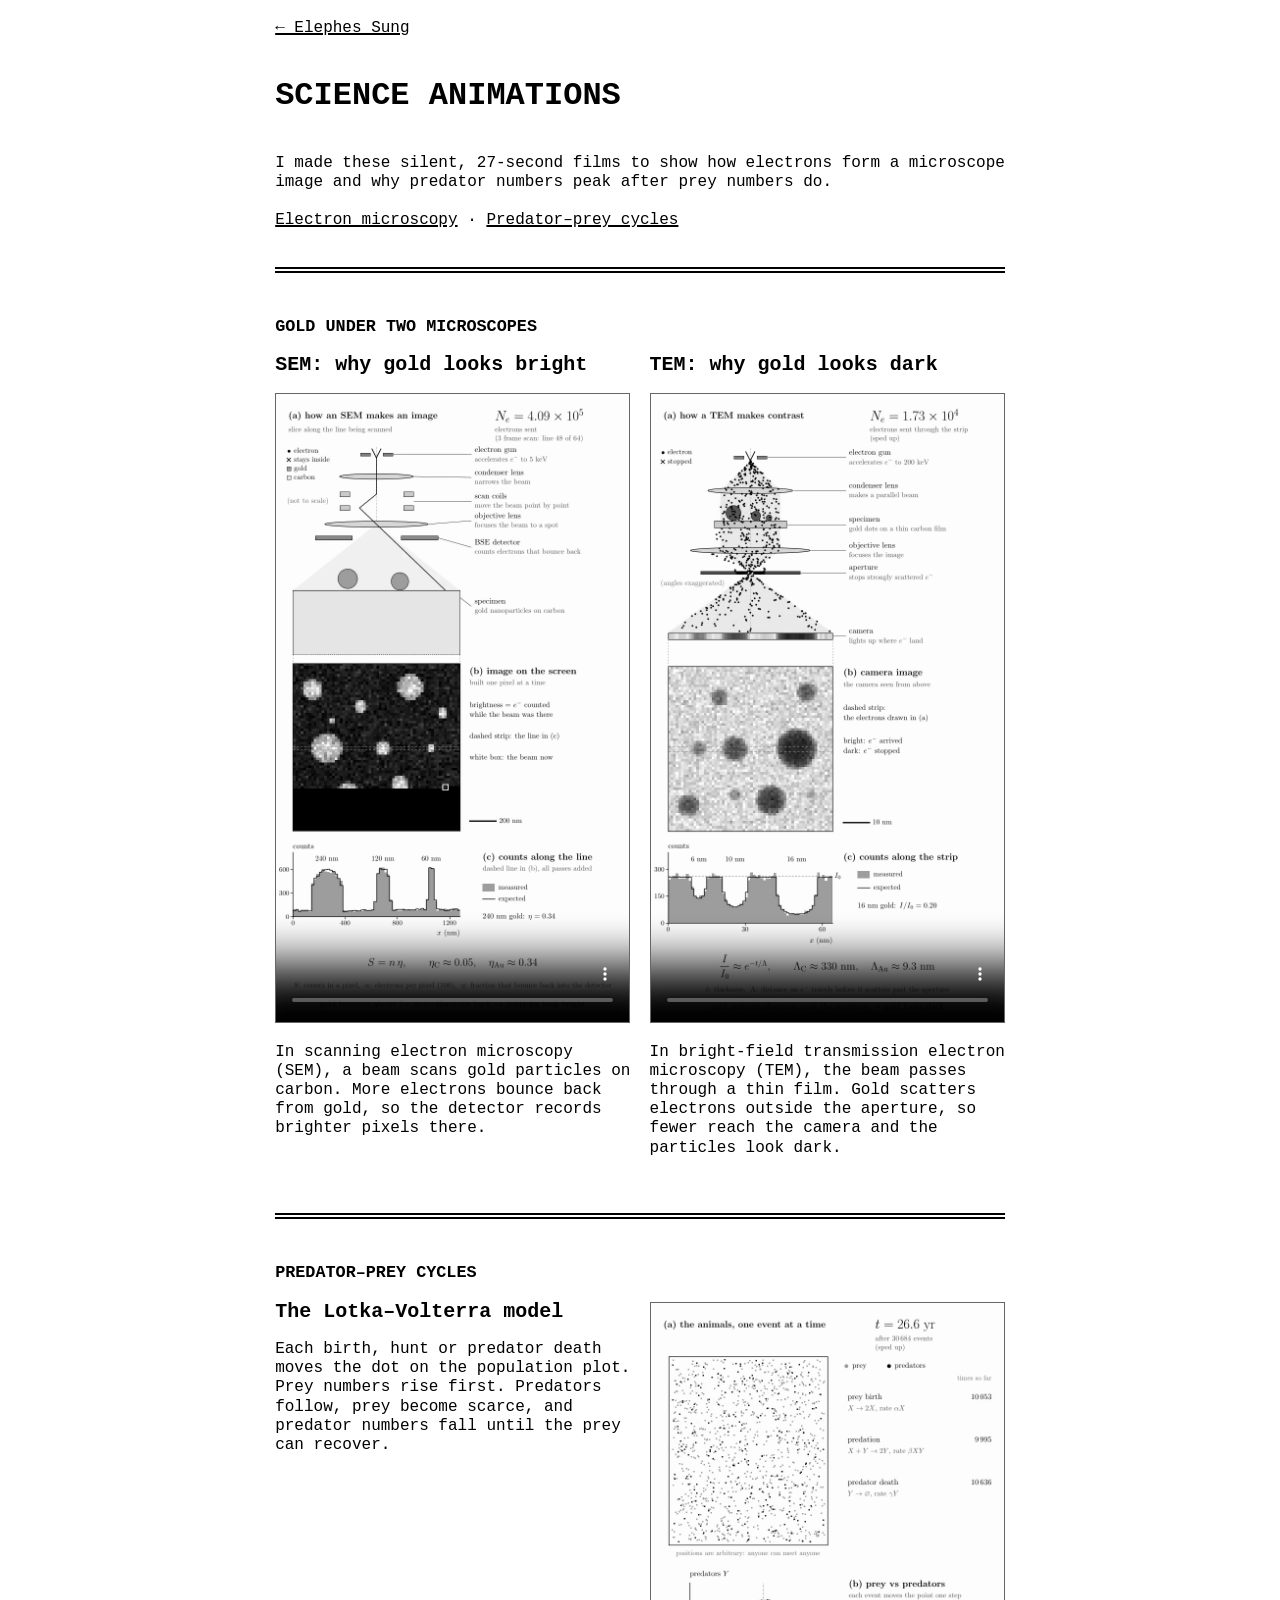
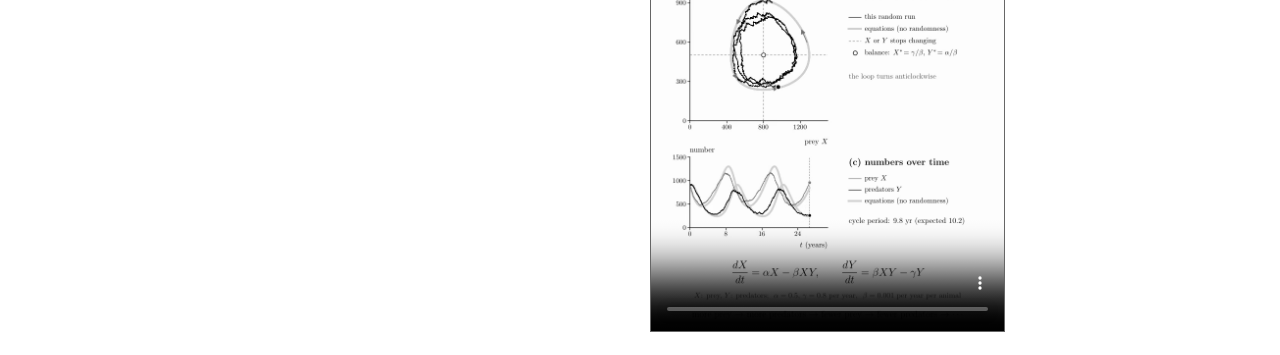
==== animations/index.html @ 5ac4686e "Add a science animation gallery to the personal site" ====
<!doctype html>
<html lang="en">
<head>
  <meta charset="utf-8">
  <meta name="viewport" content="width=device-width, initial-scale=1">
  <meta name="description" content="Short animations by Elephes Sung on electron microscopy and the Lotka–Volterra predator–prey model.">
  <title>Science animations · Elephes Sung</title>
  <link rel="stylesheet" href="../src/reset.css">
  <link rel="stylesheet" href="../src/index.css">
</head>
<body>
  <nav aria-label="Breadcrumb"><a href="../index.html">← Elephes Sung</a></nav>
  <main class="science-animations">
    <header>
      <h1>Science animations</h1>
      <p>I made these silent, 27-second films to show how electrons form a microscope image and why predator numbers peak after prey numbers do.</p>
      <nav aria-label="Animation topics">
        <a href="#microscopy">Electron microscopy</a> · <a href="#lotka-volterra">Predator–prey cycles</a>
      </nav>
    </header>
    <hr>
    <section aria-labelledby="microscopy">
      <h2 id="microscopy">Gold under two microscopes</h2>
      <div class="project-gallery">
        <article>
          <h3 id="sem">SEM: why gold looks bright</h3>
          <video class="project-asset" src="sem_nanoparticles_zerokun.mp4" poster="sem.webp" width="720" height="1280" controls playsinline preload="none" aria-labelledby="sem" aria-describedby="sem-note">
            <a href="sem_nanoparticles_zerokun.mp4">Watch the scanning electron microscopy animation (MP4)</a>
          </video>
          <p id="sem-note">In scanning electron microscopy (SEM), a beam scans gold particles on carbon. More electrons bounce back from gold, so the detector records brighter pixels there.</p>
        </article>
        <article>
          <h3 id="tem">TEM: why gold looks dark</h3>
          <video class="project-asset" src="tem_bright_field_zerokun_v4.mp4" poster="tem.webp" width="720" height="1280" controls playsinline preload="none" aria-labelledby="tem" aria-describedby="tem-note">
            <a href="tem_bright_field_zerokun_v4.mp4">Watch the bright-field transmission electron microscopy animation (MP4)</a>
          </video>
          <p id="tem-note">In bright-field transmission electron microscopy (TEM), the beam passes through a thin film. Gold scatters electrons outside the aperture, so fewer reach the camera and the particles look dark.</p>
        </article>
      </div>
    </section>
    <hr>
    <section aria-labelledby="lotka-volterra">
      <h2 id="lotka-volterra">Predator–prey cycles</h2>
      <div class="project-gallery">
        <div>
          <h3 id="populations">The Lotka–Volterra model</h3>
          <p id="populations-note">Each birth, hunt or predator death moves the dot on the population plot. Prey numbers rise first. Predators follow, prey become scarce, and predator numbers fall until the prey can recover.</p>
        </div>
        <video class="project-asset" src="lotka_volterra_zerokun.mp4" poster="lotka-volterra.webp" width="720" height="1280" controls playsinline preload="none" aria-labelledby="populations" aria-describedby="populations-note">
          <a href="lotka_volterra_zerokun.mp4">Watch the Lotka–Volterra animation (MP4)</a>
        </video>
      </div>
    </section>
  </main>
</body>
</html>
---- src/index.css ----
/**
 * By Oskar Wickström
 * Licensed under the MIT License (https://github.com/owickstrom/the-monospace-web/blob/main/LICENSE.md)
 **/

:root {
  --font-family: "JetBrains Mono", "IBM Plex Mono", "SFMono-Regular", "Menlo", "Consolas", monospace;
  --line-height: 1.20rem;
  --border-thickness: 2px;
  --text-color: #000;
  --text-color-alt: #666;
  --background-color: #fff;
  --background-color-alt: #eee;

  --font-weight-normal: 500;
  --font-weight-medium: 600;
  --font-weight-bold: 800;

  font-family: var(--font-family);
  font-optical-sizing: auto;
  font-weight: var(--font-weight-normal);
  font-style: normal;
  font-variant-numeric: tabular-nums lining-nums;
  font-size: 16px;
}

@media (prefers-color-scheme: dark) {
  :root {
    --text-color: #fff;
    --text-color-alt: #aaa;
    --background-color: #000;
    --background-color-alt: #111;
  }
}

* {
  box-sizing: border-box;
}


* + * {
  margin-top: var(--line-height);
}

html {
  display: flex;
  width: 100%;
  margin: 0;
  padding: 0;
  flex-direction: column;
  align-items: center;
  background: var(--background-color);
  color: var(--text-color);
}

body {
  position: relative;
  width: 100%;
  margin: 0;
  padding: var(--line-height) 2ch;
  max-width: calc(min(80ch, round(down, 100%, 1ch)));
  line-height: var(--line-height);
  overflow-x: hidden;
}

@media screen and (max-width: 480px) {
  :root {
    font-size: 14px;
  }
  body {
    padding: var(--line-height) 1ch;
  }
}

h1, h2, h3, h4, h5, h6 {
  font-weight: var(--font-weight-bold);
  margin: calc(var(--line-height) * 2) 0 var(--line-height);
  line-height: var(--line-height);
}

h1 {
  font-size: 2rem;
  line-height: calc(2 * var(--line-height));
  margin-bottom: calc(var(--line-height) * 2);
  text-transform: uppercase;
}
h2 {
  font-size: 1.05rem;
  text-transform: uppercase;
}

h3 {
  font-size: 1.25rem;
  text-transform: none;
}

h4 {
  font-size: 1.05rem;
  text-transform: none;
}

hr {
  position: relative;
  display: block;
  height: var(--line-height);
  margin: calc(var(--line-height) * 1.5) 0;
  border: none;
  color: var(--text-color);
}
hr:after {
  display: block;
  content: "";
  position: absolute;
  top: calc(var(--line-height) / 2 - var(--border-thickness));
  left: 0;
  width: 100%;
  border-top: calc(var(--border-thickness) * 3) double var(--text-color);
  height: 0;
}

a {
  text-decoration-thickness: var(--border-thickness);
}

a:link, a:visited {
  color: var(--text-color);
}

p {
  margin-bottom: var(--line-height);
}

strong {
  font-weight: var(--font-weight-bold);
}
em {
  font-style: italic;
}

sub {
  position: relative;
  display: inline-block;
  margin: 0;
  vertical-align: sub;
  line-height: 0;
  width: calc(1ch / 0.75);
  font-size: .75rem;
}

table {
  position: relative;
  top: calc(var(--line-height) / 2);
  width: calc(round(down, 100%, 1ch));
  border-collapse: collapse;
  margin: 0 0 calc(var(--line-height) * 2);
}

th, td {
  border: var(--border-thickness) solid var(--text-color);
  padding: 
    calc((var(--line-height) / 2))
    calc(1ch - var(--border-thickness) / 2)
    calc((var(--line-height) / 2) - (var(--border-thickness)))
  ;
  line-height: var(--line-height);
  vertical-align: top;
  text-align: left;
}
table tbody tr:first-child > * {
  padding-top: calc((var(--line-height) / 2) - var(--border-thickness));
}


th {
  font-weight: 700;
}
.width-min {
  width: 0%;
}
.width-auto {
  width: 100%;
}

.header {
  margin-bottom: calc(var(--line-height) * 2);
}
.header h1 {
  margin: 0;
}
.header tr td:last-child {
  text-align: right;
}

p {
  word-break: break-word;
  word-wrap: break-word;
  hyphens: auto;
}

img, video {
  display: block;
  width: 100%;
  object-fit: contain;
  overflow: hidden;
  filter: grayscale(100%);
}
img {
  font-style: italic;
  color: var(--text-color-alt);
  -webkit-touch-callout: none;
}

details {
  border: var(--border-thickness) solid var(--text-color);
  padding: calc(var(--line-height) - var(--border-thickness)) 1ch;
  margin-bottom: var(--line-height);
}

summary {
  font-weight: var(--font-weight-medium);
  cursor: pointer;
}
details[open] summary {
  margin-bottom: var(--line-height);
}

details ::marker {
  display: inline-block;
  content: '▶';
  margin: 0;
}
details[open] ::marker {
  content: '▼';
}

details :last-child {
  margin-bottom: 0;
}

pre {
  white-space: pre;
  overflow-x: auto;
  margin: var(--line-height) 0;
  overflow-y: hidden;
}
figure pre {
  margin: 0;
}

pre, code {
  font-family: var(--font-family);
}

code {
  font-weight: var(--font-weight-medium);
}

figure {
  margin: calc(var(--line-height) * 2) 3ch;
  overflow-x: auto;
  overflow-y: hidden;
}

.trajectory {
  margin: var(--line-height) 0 calc(var(--line-height) * 2);
  overflow-x: auto;
  overflow-y: hidden;
}

.trajectory pre {
  margin: 0;
  min-width: max-content;
  font-weight: var(--font-weight-normal);
}

figcaption {
  display: block;
  font-style: italic;
  margin-top: var(--line-height);
}

ul, ol {
  padding: 0;
  margin: 0 0 var(--line-height);
}

ul {
  list-style-type: square;
  padding: 0 0 0 2ch;
}
ol {
  list-style-type: none;
  counter-reset: item;
  padding: 0;
}
ol ul,
ol ol,
ul ol,
ul ul {
  padding: 0 0 0 3ch;
  margin: 0;
}
ol li:before { 
  content: counters(item, ".") ". ";
  counter-increment: item;
  font-weight: var(--font-weight-medium);
}

li {
  margin: 0;
  padding: 0;
}

li::marker {
  line-height: 0;
}

::-webkit-scrollbar {
    height: var(--line-height);
}

input, button, textarea {
  border: var(--border-thickness) solid var(--text-color);
  padding: 
    calc(var(--line-height) / 2 - var(--border-thickness))
    calc(1ch - var(--border-thickness));
  margin: 0;
  font: inherit;
  font-weight: inherit;
  height: calc(var(--line-height) * 2);
  width: auto;
  overflow: visible;
  background: var(--background-color);
  color: var(--text-color);
  line-height: normal;
  -webkit-font-smoothing: inherit;
  -moz-osx-font-smoothing: inherit;
  -webkit-appearance: none;
}

input[type=checkbox],
input[type=radio] {
  display: inline-grid;
  place-content: center;
  vertical-align: top;
  width: 2ch;
  height: var(--line-height);
  cursor: pointer;
}
input[type=checkbox]:checked:before,
input[type=radio]:checked:before {
  content: "";
  width: 1ch;
  height: calc(var(--line-height) / 2);
  background: var(--text-color);
}
input[type=radio],
input[type=radio]:before {
  border-radius: 100%;
}

button:focus, input:focus {
  --border-thickness: 3px;
  outline: none;
}

input {
  width: calc(round(down, 100%, 1ch));
}
::placeholder {
  color: var(--text-color-alt);
  opacity: 1;
}
::-ms-input-placeholder {
  color: var(--text-color-alt);
}
button::-moz-focus-inner {
  padding: 0;
  border: 0
}

button {
  text-transform: uppercase;
  font-weight: var(--font-weight-medium);
  cursor: pointer;
}

button:hover {
  background: var(--background-color-alt);
}
button:active {
  transform: translate(2px, 2px);
}

label {
  display: block;
  width: calc(round(down, 100%, 1ch));
  height: auto;
  line-height: var(--line-height);
  font-weight: var(--font-weight-medium);
  margin: 0;
}

label input {
  width: 100%;
}

.tree, .tree ul {
  position: relative;
  padding-left: 0;
  list-style-type: none;
  line-height: var(--line-height);
}
.tree ul {
  margin: 0;
}
.tree ul li {
  position: relative;
  padding-left: 1.5ch;
  margin-left: 1.5ch;
  border-left: var(--border-thickness) solid var(--text-color);
}
.tree ul li:before {
  position: absolute;
  display: block;
  top: calc(var(--line-height) / 2);
  left: 0;
  content: "";
  width: 1ch;
  border-bottom: var(--border-thickness) solid var(--text-color);
}
.tree ul li:last-child {
  border-left: none;
}
.tree ul li:last-child:after {
  position: absolute;
  display: block;
  top: 0;
  left: 0;
  content: "";
  height: calc(var(--line-height) / 2);
  border-left: var(--border-thickness) solid var(--text-color);
}

.grid {
  --grid-cells: 0;
  display: flex;
  gap: 1ch;
  width: calc(round(down, 100%, (1ch * var(--grid-cells)) - (1ch * var(--grid-cells) - 1)));
  margin-bottom: var(--line-height);
}

.grid > *,
.grid > input {
  flex: 0 0 calc(round(down, (100% - (1ch * (var(--grid-cells) - 1))) / var(--grid-cells), 1ch));
}
.grid:has(> :last-child:nth-child(1)) { --grid-cells: 1; }
.grid:has(> :last-child:nth-child(2)) { --grid-cells: 2; }
.grid:has(> :last-child:nth-child(3)) { --grid-cells: 3; }
.grid:has(> :last-child:nth-child(4)) { --grid-cells: 4; }
.grid:has(> :last-child:nth-child(5)) { --grid-cells: 5; }
.grid:has(> :last-child:nth-child(6)) { --grid-cells: 6; }
.grid:has(> :last-child:nth-child(7)) { --grid-cells: 7; }
.grid:has(> :last-child:nth-child(8)) { --grid-cells: 8; }
.grid:has(> :last-child:nth-child(9)) { --grid-cells: 9; }

.topic-card {
  border: var(--border-thickness) solid var(--text-color);
  padding:
    calc(var(--line-height) / 2)
    calc(1ch - var(--border-thickness) / 2)
    calc((var(--line-height) / 2) - var(--border-thickness));
  margin: 0;
  height: 100%;
}

.topic-card > * {
  margin-top: 0;
}

.topic-card > * + * {
  margin-top: calc(var(--line-height) / 2);
}

.topic-card p {
  margin-bottom: 0;
}

/* DEBUG UTILITIES */

.debug .debug-grid {
  --color: color-mix(in srgb, var(--text-color) 10%, var(--background-color) 90%);
  position: absolute;
  top: 0;
  left: 0;
  right: 0;
  bottom: 0;
  z-index: -1;
  background-image:
    repeating-linear-gradient(var(--color) 0 1px, transparent 1px 100%),
    repeating-linear-gradient(90deg, var(--color) 0 1px, transparent 1px 100%);
  background-size: 1ch var(--line-height);
  margin: 0;
}

.debug .off-grid {
  background: rgba(169, 169, 169, 0.1);
}

.debug-toggle-label {
  /* text-align: right; */
  display: none
}

.bw-photo img,
.bw-photo video {
  filter: grayscale(100%) contrast(1.1);
}

.about-card {
  width: 100%;
  margin-bottom: calc(var(--line-height) * 2);
}

.about-photo-cell {
  width: 24ch;
}

.about-photo {
  width: 24ch;
  margin: 0;
}

.about-photo img {
  width: 100%;
  height: 30ch;
  object-fit: cover;
  object-position: center top;
  filter: grayscale(100%) contrast(1.1);
}

.about-copy p:first-child {
  margin-top: 0;
}

.about-copy p:last-child {
  margin-bottom: 0;
}

.pub-cards {
  width: 100%;
  border-collapse: separate;
  border-spacing: 0;
}

.pub-cards td {
  width: 50%;
  border-style: dotted;
  border-top-style: dotted;
}

.pub-cards p:first-child {
  margin-top: 0;
}

.pub-cards p:last-child {
  margin-bottom: 0;
}

.project-stack {
  display: grid;
  gap: calc(var(--line-height) * 1.5);
}

.project-stack > * {
  margin-top: 0;
}

.project-panel {
  border: var(--border-thickness) dashed var(--text-color);
  padding:
    calc(var(--line-height) - var(--border-thickness))
    calc(1.5ch - var(--border-thickness) / 2);
}

.project-panel > * {
  margin-top: 0;
}

.project-panel > * + * {
  margin-top: var(--line-height);
}

.project-panel-split {
  display: grid;
  grid-template-columns: minmax(24ch, 34ch) minmax(0, 1fr);
  gap: 2ch;
  align-items: start;
}

.project-panel-split > * {
  min-width: 0;
}

.project-gallery {
  display: grid;
  grid-template-columns: repeat(2, minmax(0, 1fr));
  gap: 2ch;
}

.project-gallery > * {
  margin-top: 0;
}

.science-animations h3 {
  margin-top: 0;
}

.science-animations video {
  align-self: start;
  border: 1px solid var(--text-color-alt);
}

.project-figure {
  margin: 0;
}

.project-figure-inset {
  float: right;
  width: 40%;
  margin: 0 0 calc(var(--line-height) / 2) 2ch;
}

.project-figure figcaption {
  margin-top: calc(var(--line-height) / 2);
  color: var(--text-color-alt);
}

.project-asset {
  display: block;
  max-width: 100%;
  height: auto;
  object-fit: contain;
  object-position: center;
  background: transparent;
}

.project-panel-split .project-figure {
  align-self: start;
}

.project-panel-split .project-asset {
  width: 100%;
}

.project-figure-wide .project-asset {
  height: auto;
  max-height: none;
}

.project-gallery-compare {
  align-items: start;
}

.project-gallery-compare .project-figure {
  display: flex;
  flex-direction: column;
  align-items: center;
}

.project-gallery-compare .project-asset {
  width: auto;
  max-width: 100%;
  max-height: 22rem;
}

.hydrogel-compare {
  display: grid;
  grid-template-columns: minmax(0, 1.05fr) minmax(0, 0.95fr);
  gap: 2ch;
  align-items: start;
}

.hydrogel-side {
  display: grid;
  gap: calc(var(--line-height) / 1.5);
}

.hydrogel-side > * {
  margin-top: 0;
}

.hydrogel-caption-block {
  color: var(--text-color-alt);
  font-style: italic;
}

.hydrogel-caption-block p {
  margin: 0;
}

.hydrogel-caption-block p + p {
  margin-top: calc(var(--line-height) / 3);
}

.project-kicker {
  display: inline-block;
  margin: 0 0 calc(var(--line-height) / 2);
  padding:
    calc(var(--line-height) / 6)
    calc(1ch - var(--border-thickness) / 2);
  border: var(--border-thickness) solid var(--text-color);
  background: var(--background-color-alt);
  font-size: 0.9rem;
  font-weight: var(--font-weight-bold);
  text-transform: uppercase;
  letter-spacing: 0.04em;
}

.project-copy h4 {
  margin: 0 0 var(--line-height);
}

.project-copy > *:first-child {
  margin-top: 0;
}

.project-copy > *:last-child {
  margin-bottom: 0;
}

.project-panel details {
  margin-bottom: 0;
}

.icon-button {
  display: inline-flex;
  align-items: center;
  gap: 1ch;
  border: var(--border-thickness) solid var(--text-color);
  padding:
    calc(var(--line-height) / 2 - var(--border-thickness))
    calc(1.5ch - var(--border-thickness) / 2);
  text-decoration: none;
  font-weight: var(--font-weight-medium);
}

.icon-button > * {
  margin-top: 0;
}

.icon-button:hover {
  background: var(--background-color-alt);
}

.project-actions {
  display: flex;
  flex-wrap: wrap;
  gap: calc(var(--line-height) / 2) 1ch;
}

.project-actions > * {
  margin-top: 0;
}

.icon-button-mark {
  display: inline-flex;
  width: 4ch;
  height: 4ch;
  flex: 0 0 auto;
}

.icon-button-mark svg {
  width: 100%;
  height: 100%;
  fill: currentColor;
}

@media screen and (max-width: 700px) {
  .about-card,
  .about-card tbody,
  .about-card tr,
  .about-card td {
    display: block;
    width: 100%;
  }

  .about-photo-cell {
    margin-bottom: var(--line-height);
  }

  .about-photo {
    width: 24ch;
    margin: 0 auto;
  }

  .pub-cards,
  .pub-cards tbody,
  .pub-cards tr,
  .pub-cards td {
    display: block;
    width: 100%;
    border-style: dotted
  }

  .project-panel-split {
    grid-template-columns: 1fr;
  }

  .project-figure-inset {
    float: none;
    width: min(85%, 30ch);
    margin: 0 auto var(--line-height);
  }

  .project-gallery-compare .project-asset {
    max-height: none;
    width: 100%;
  }

  .project-gallery {
    grid-template-columns: 1fr;
  }

  .hydrogel-compare {
    grid-template-columns: 1fr;
  }
}


.scholar-button {
  display: inline-flex;
  align-items: center;
  gap: 1ch;
}

.scholar-button .icon-button-mark {
  width: 3ch;
  height: 3ch;
}
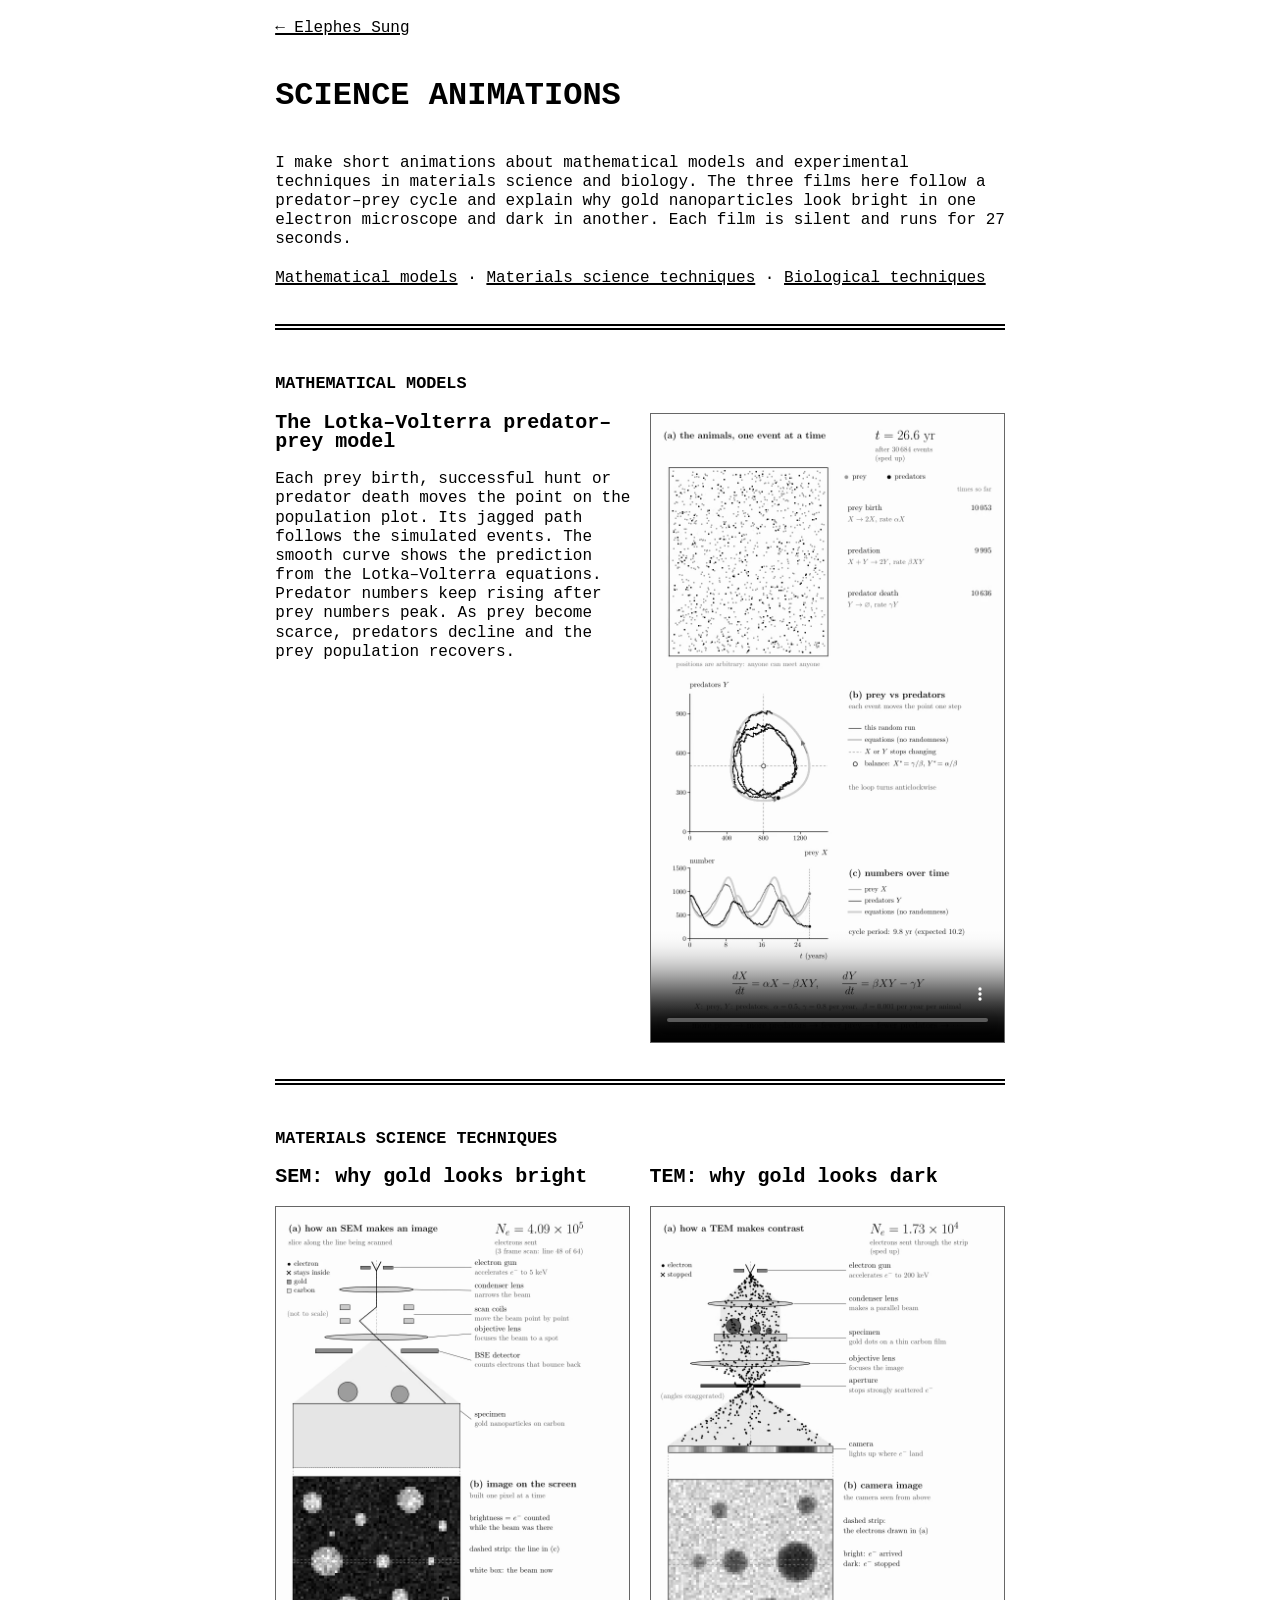
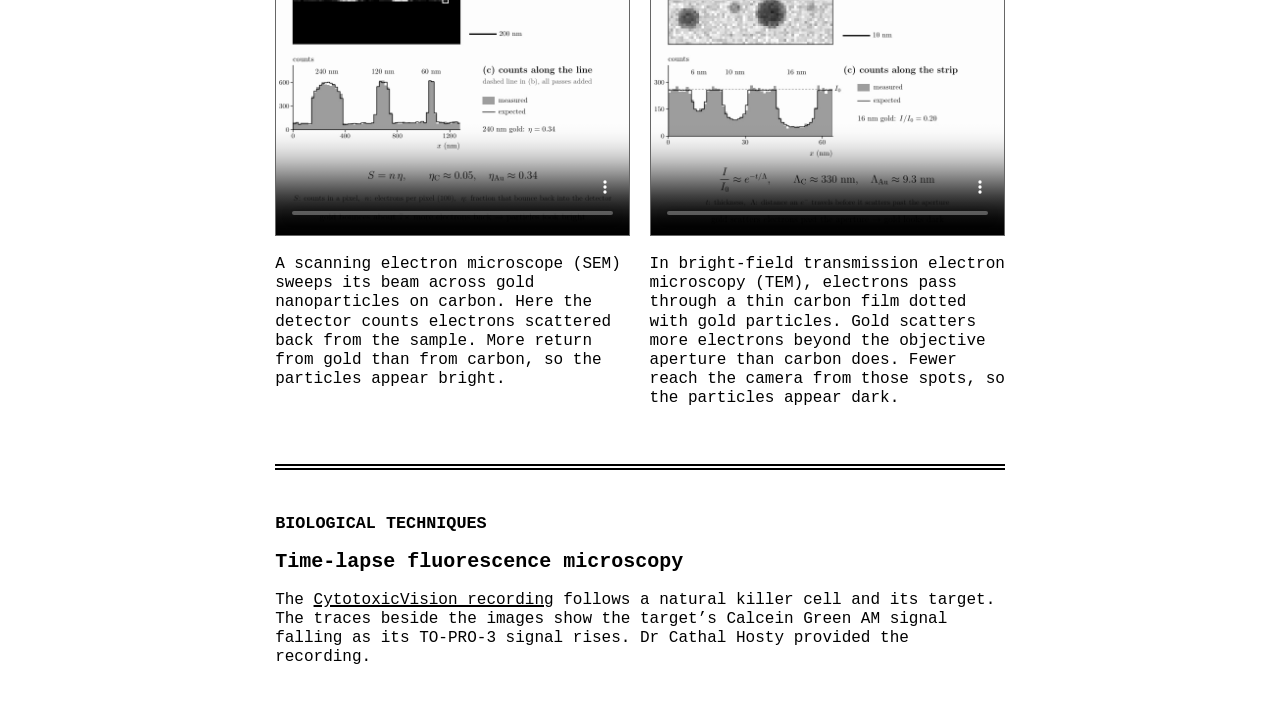
==== commit ede7118c: "Organise the animation gallery around models and experimental techniques" ====
--- a/animations/index.html
+++ b/animations/index.html
@@ -3,7 +3,7 @@
 <head>
   <meta charset="utf-8">
   <meta name="viewport" content="width=device-width, initial-scale=1">
-  <meta name="description" content="Short animations by Elephes Sung on electron microscopy and the Lotka–Volterra predator–prey model.">
+  <meta name="description" content="Elephes Sung explains mathematical models and experimental techniques in materials science and biology through predator–prey simulations and microscopy examples.">
   <title>Science animations · Elephes Sung</title>
   <link rel="stylesheet" href="../src/reset.css">
   <link rel="stylesheet" href="../src/index.css">
@@ -13,43 +13,49 @@
   <main class="science-animations">
     <header>
       <h1>Science animations</h1>
-      <p>I made these silent, 27-second films to show how electrons form a microscope image and why predator numbers peak after prey numbers do.</p>
+      <p>I make short animations about mathematical models and experimental techniques in materials science and biology. The three films here follow a predator–prey cycle and explain why gold nanoparticles look bright in one electron microscope and dark in another. Each film is silent and runs for 27 seconds.</p>
       <nav aria-label="Animation topics">
-        <a href="#microscopy">Electron microscopy</a> · <a href="#lotka-volterra">Predator–prey cycles</a>
+        <a href="#lotka-volterra">Mathematical models</a> · <a href="#microscopy">Materials science techniques</a> · <a href="#biological-techniques">Biological techniques</a>
       </nav>
     </header>
     <hr>
+    <section aria-labelledby="lotka-volterra">
+      <h2 id="lotka-volterra">Mathematical models</h2>
+      <div class="project-gallery">
+        <div>
+          <h3 id="populations">The Lotka–Volterra predator–prey model</h3>
+          <p id="populations-note">Each prey birth, successful hunt or predator death moves the point on the population plot. Its jagged path follows the simulated events. The smooth curve shows the prediction from the Lotka–Volterra equations. Predator numbers keep rising after prey numbers peak. As prey become scarce, predators decline and the prey population recovers.</p>
+        </div>
+        <video class="project-asset" src="lotka_volterra_zerokun.mp4" poster="lotka-volterra.webp" width="720" height="1280" controls playsinline preload="none" aria-labelledby="populations" aria-describedby="populations-note">
+          <a href="lotka_volterra_zerokun.mp4">Watch the Lotka–Volterra animation (MP4)</a>
+        </video>
+      </div>
+    </section>
+    <hr>
     <section aria-labelledby="microscopy">
-      <h2 id="microscopy">Gold under two microscopes</h2>
+      <h2 id="microscopy">Materials science techniques</h2>
       <div class="project-gallery">
         <article>
           <h3 id="sem">SEM: why gold looks bright</h3>
           <video class="project-asset" src="sem_nanoparticles_zerokun.mp4" poster="sem.webp" width="720" height="1280" controls playsinline preload="none" aria-labelledby="sem" aria-describedby="sem-note">
             <a href="sem_nanoparticles_zerokun.mp4">Watch the scanning electron microscopy animation (MP4)</a>
           </video>
-          <p id="sem-note">In scanning electron microscopy (SEM), a beam scans gold particles on carbon. More electrons bounce back from gold, so the detector records brighter pixels there.</p>
+          <p id="sem-note">A scanning electron microscope (SEM) sweeps its beam across gold nanoparticles on carbon. Here the detector counts electrons scattered back from the sample. More return from gold than from carbon, so the particles appear bright.</p>
         </article>
         <article>
           <h3 id="tem">TEM: why gold looks dark</h3>
           <video class="project-asset" src="tem_bright_field_zerokun_v4.mp4" poster="tem.webp" width="720" height="1280" controls playsinline preload="none" aria-labelledby="tem" aria-describedby="tem-note">
             <a href="tem_bright_field_zerokun_v4.mp4">Watch the bright-field transmission electron microscopy animation (MP4)</a>
           </video>
-          <p id="tem-note">In bright-field transmission electron microscopy (TEM), the beam passes through a thin film. Gold scatters electrons outside the aperture, so fewer reach the camera and the particles look dark.</p>
+          <p id="tem-note">In bright-field transmission electron microscopy (TEM), electrons pass through a thin carbon film dotted with gold particles. Gold scatters more electrons beyond the objective aperture than carbon does. Fewer reach the camera from those spots, so the particles appear dark.</p>
         </article>
       </div>
     </section>
     <hr>
-    <section aria-labelledby="lotka-volterra">
-      <h2 id="lotka-volterra">Predator–prey cycles</h2>
-      <div class="project-gallery">
-        <div>
-          <h3 id="populations">The Lotka–Volterra model</h3>
-          <p id="populations-note">Each birth, hunt or predator death moves the dot on the population plot. Prey numbers rise first. Predators follow, prey become scarce, and predator numbers fall until the prey can recover.</p>
-        </div>
-        <video class="project-asset" src="lotka_volterra_zerokun.mp4" poster="lotka-volterra.webp" width="720" height="1280" controls playsinline preload="none" aria-labelledby="populations" aria-describedby="populations-note">
-          <a href="lotka_volterra_zerokun.mp4">Watch the Lotka–Volterra animation (MP4)</a>
-        </video>
-      </div>
+    <section aria-labelledby="biological-techniques">
+      <h2 id="biological-techniques">Biological techniques</h2>
+      <h3>Time-lapse fluorescence microscopy</h3>
+      <p>The <a href="../index.html#crappy-softwares-imaging-analysis-and-simulators">CytotoxicVision recording</a> follows a natural killer cell and its target. The traces beside the images show the target’s Calcein Green AM signal falling as its TO-PRO-3 signal rises. Dr Cathal Hosty provided the recording.</p>
     </section>
   </main>
 </body>
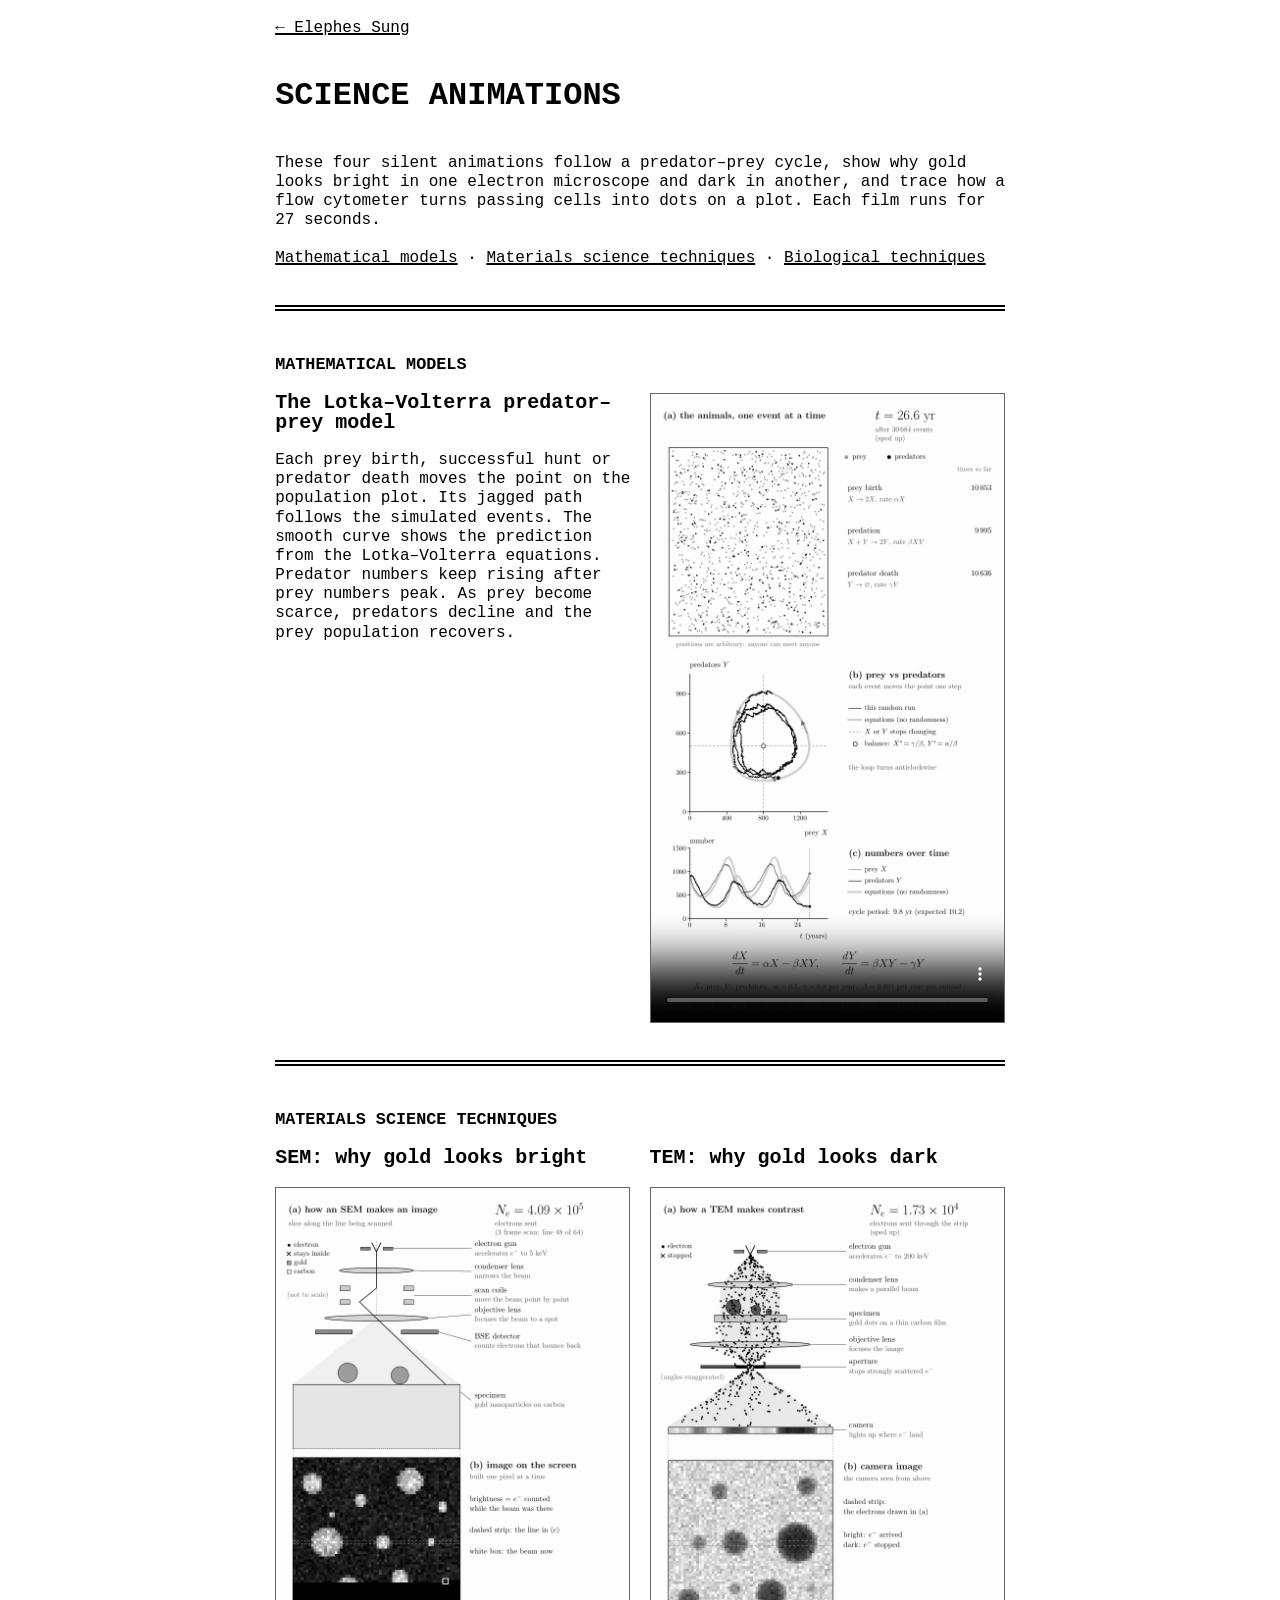
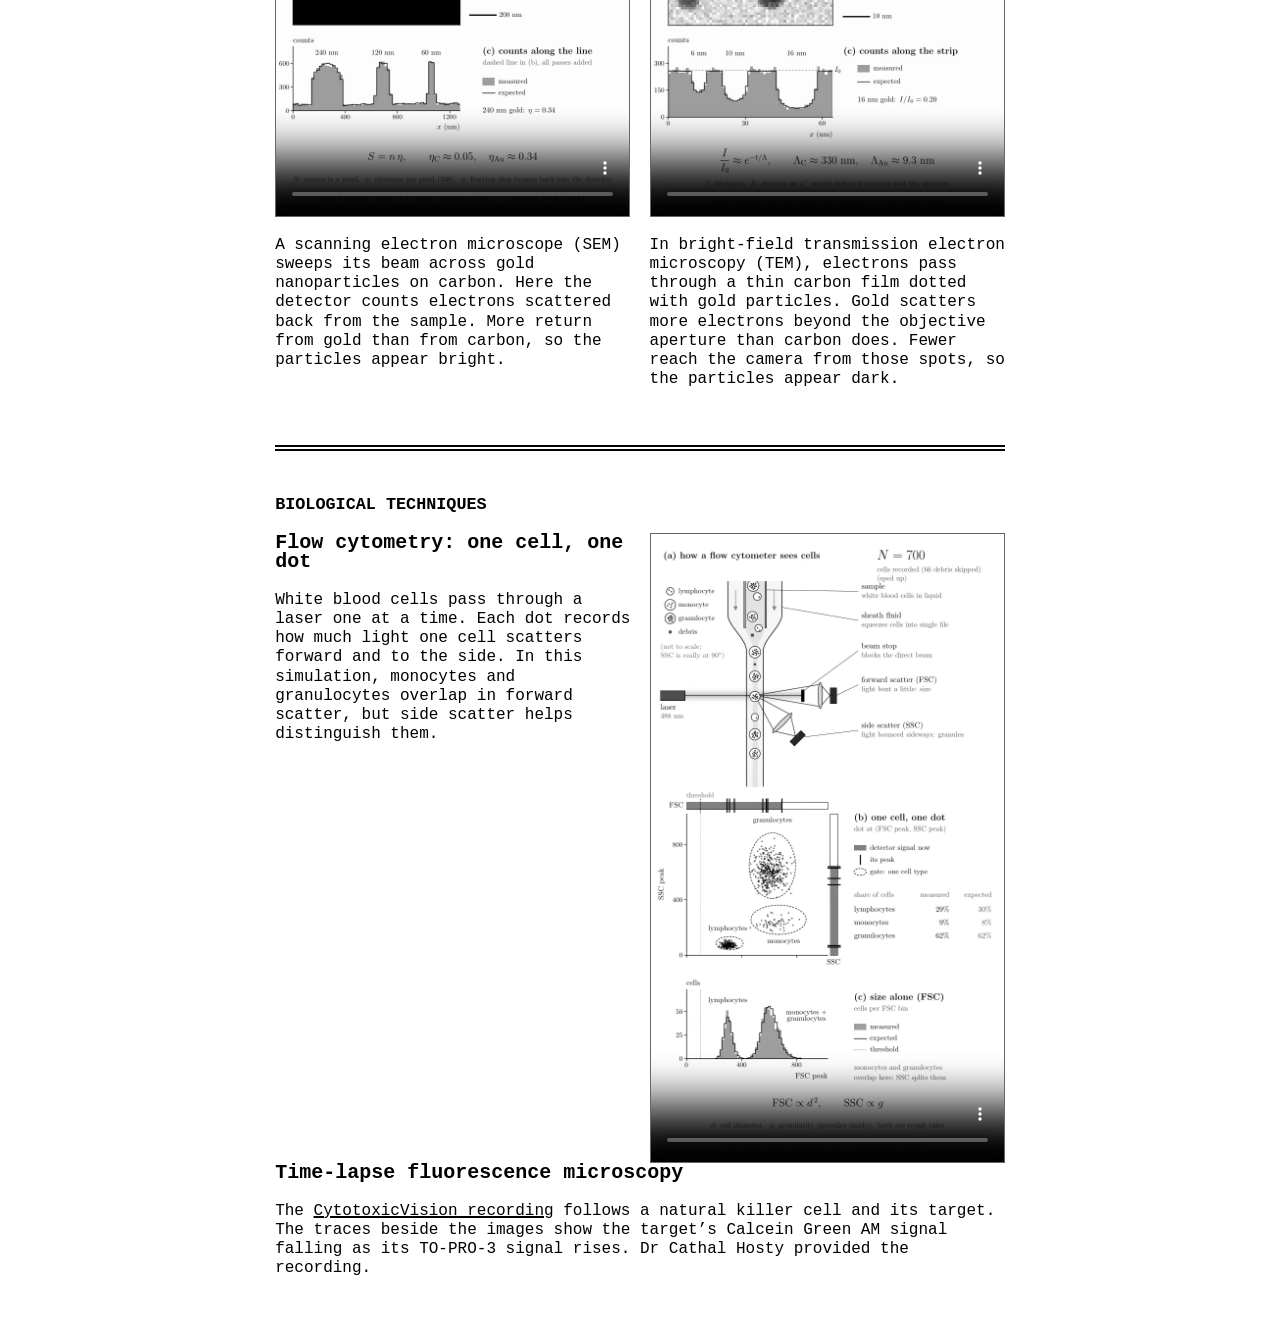
==== commit 47c71ae8: "Add flow cytometry to the science gallery and correct the author link" ====
--- a/animations/index.html
+++ b/animations/index.html
@@ -3,7 +3,7 @@
 <head>
   <meta charset="utf-8">
   <meta name="viewport" content="width=device-width, initial-scale=1">
-  <meta name="description" content="Elephes Sung explains mathematical models and experimental techniques in materials science and biology through predator–prey simulations and microscopy examples.">
+  <meta name="description" content="Short science animations by Elephes Sung on predator–prey cycles, electron microscopy and flow cytometry.">
   <title>Science animations · Elephes Sung</title>
   <link rel="stylesheet" href="../src/reset.css">
   <link rel="stylesheet" href="../src/index.css">
@@ -13,7 +13,7 @@
   <main class="science-animations">
     <header>
       <h1>Science animations</h1>
-      <p>I make short animations about mathematical models and experimental techniques in materials science and biology. The three films here follow a predator–prey cycle and explain why gold nanoparticles look bright in one electron microscope and dark in another. Each film is silent and runs for 27 seconds.</p>
+      <p>These four silent animations follow a predator–prey cycle, show why gold looks bright in one electron microscope and dark in another, and trace how a flow cytometer turns passing cells into dots on a plot. Each film runs for 27 seconds.</p>
       <nav aria-label="Animation topics">
         <a href="#lotka-volterra">Mathematical models</a> · <a href="#microscopy">Materials science techniques</a> · <a href="#biological-techniques">Biological techniques</a>
       </nav>
@@ -54,6 +54,15 @@
     <hr>
     <section aria-labelledby="biological-techniques">
       <h2 id="biological-techniques">Biological techniques</h2>
+      <div class="project-gallery">
+        <div>
+          <h3 id="flow-cytometry">Flow cytometry: one cell, one dot</h3>
+          <p id="flow-cytometry-note">White blood cells pass through a laser one at a time. Each dot records how much light one cell scatters forward and to the side. In this simulation, monocytes and granulocytes overlap in forward scatter, but side scatter helps distinguish them.</p>
+        </div>
+        <video class="project-asset" src="flow_cytometry_zerokun.mp4" poster="flow-cytometry.webp" width="720" height="1280" controls playsinline preload="none" aria-labelledby="flow-cytometry" aria-describedby="flow-cytometry-note">
+          <a href="flow_cytometry_zerokun.mp4">Watch the flow cytometry animation (MP4)</a>
+        </video>
+      </div>
       <h3>Time-lapse fluorescence microscopy</h3>
       <p>The <a href="../index.html#crappy-softwares-imaging-analysis-and-simulators">CytotoxicVision recording</a> follows a natural killer cell and its target. The traces beside the images show the target’s Calcein Green AM signal falling as its TO-PRO-3 signal rises. Dr Cathal Hosty provided the recording.</p>
     </section>
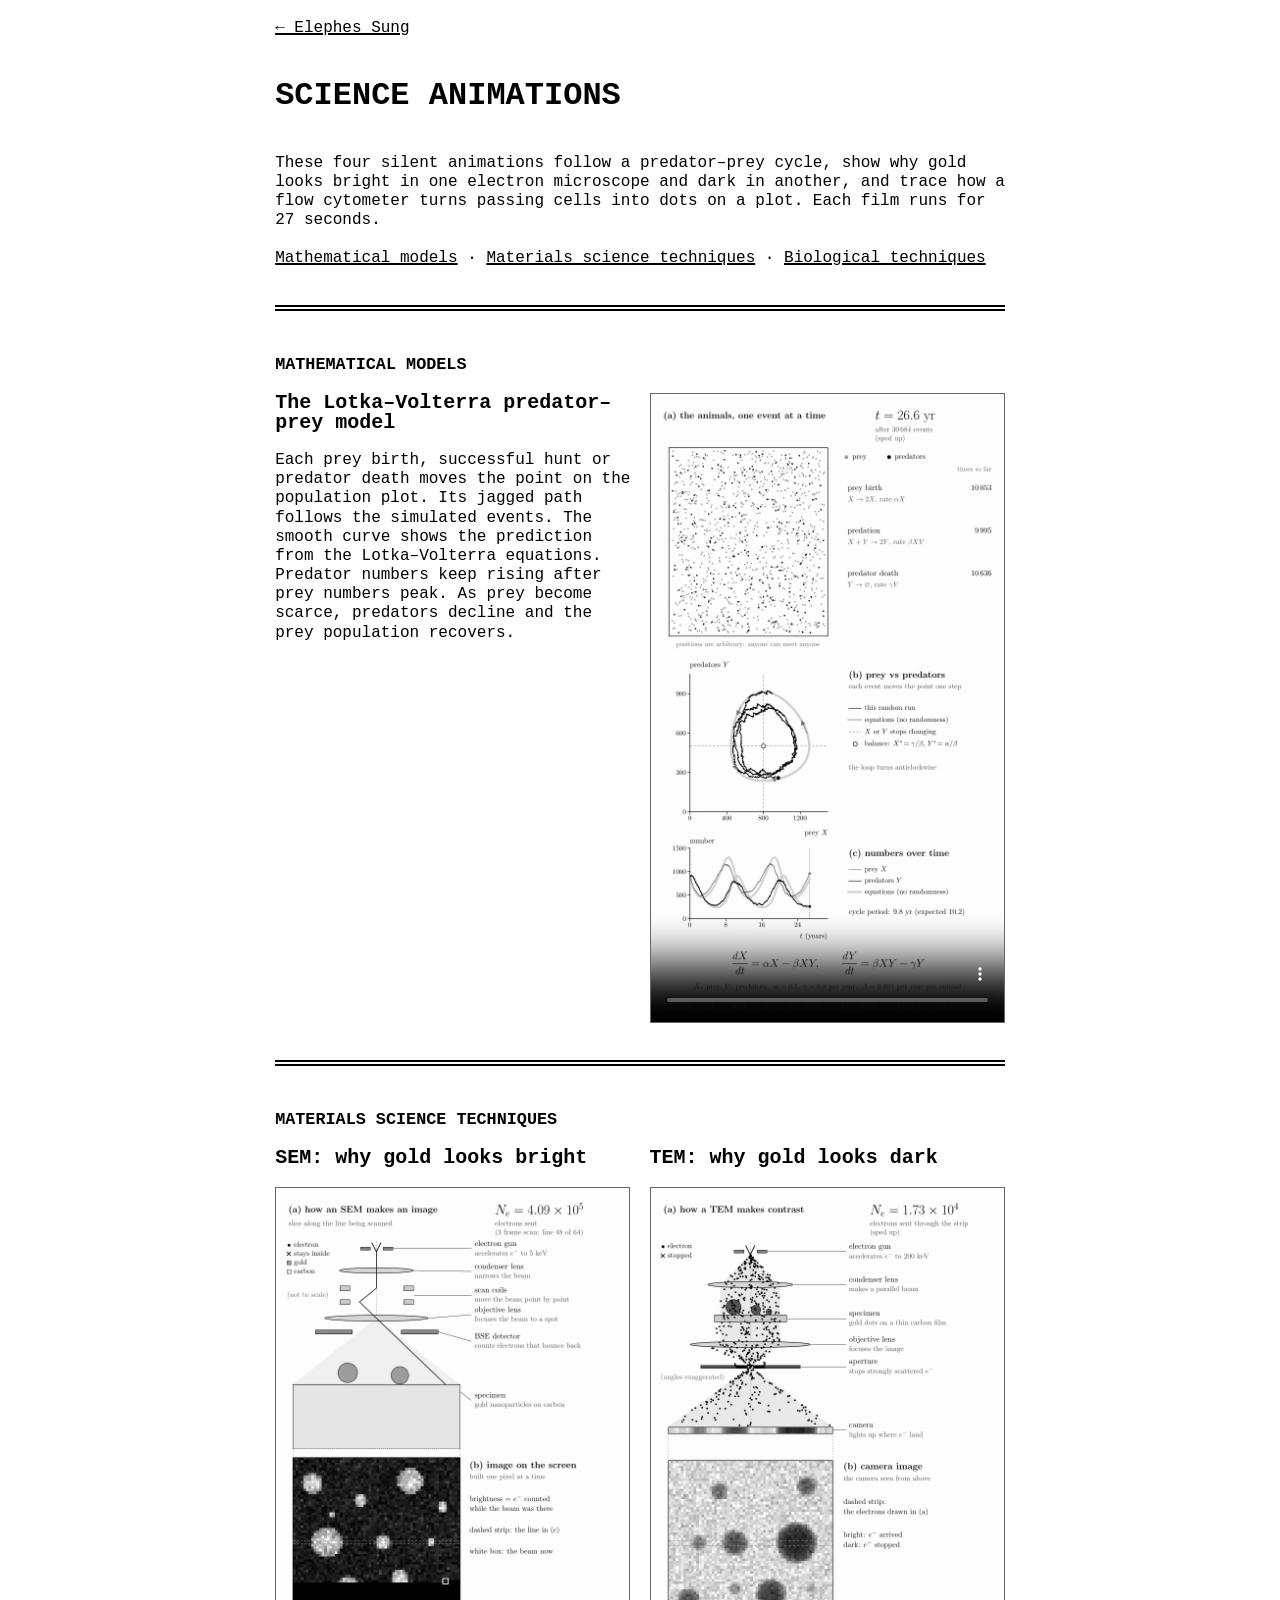
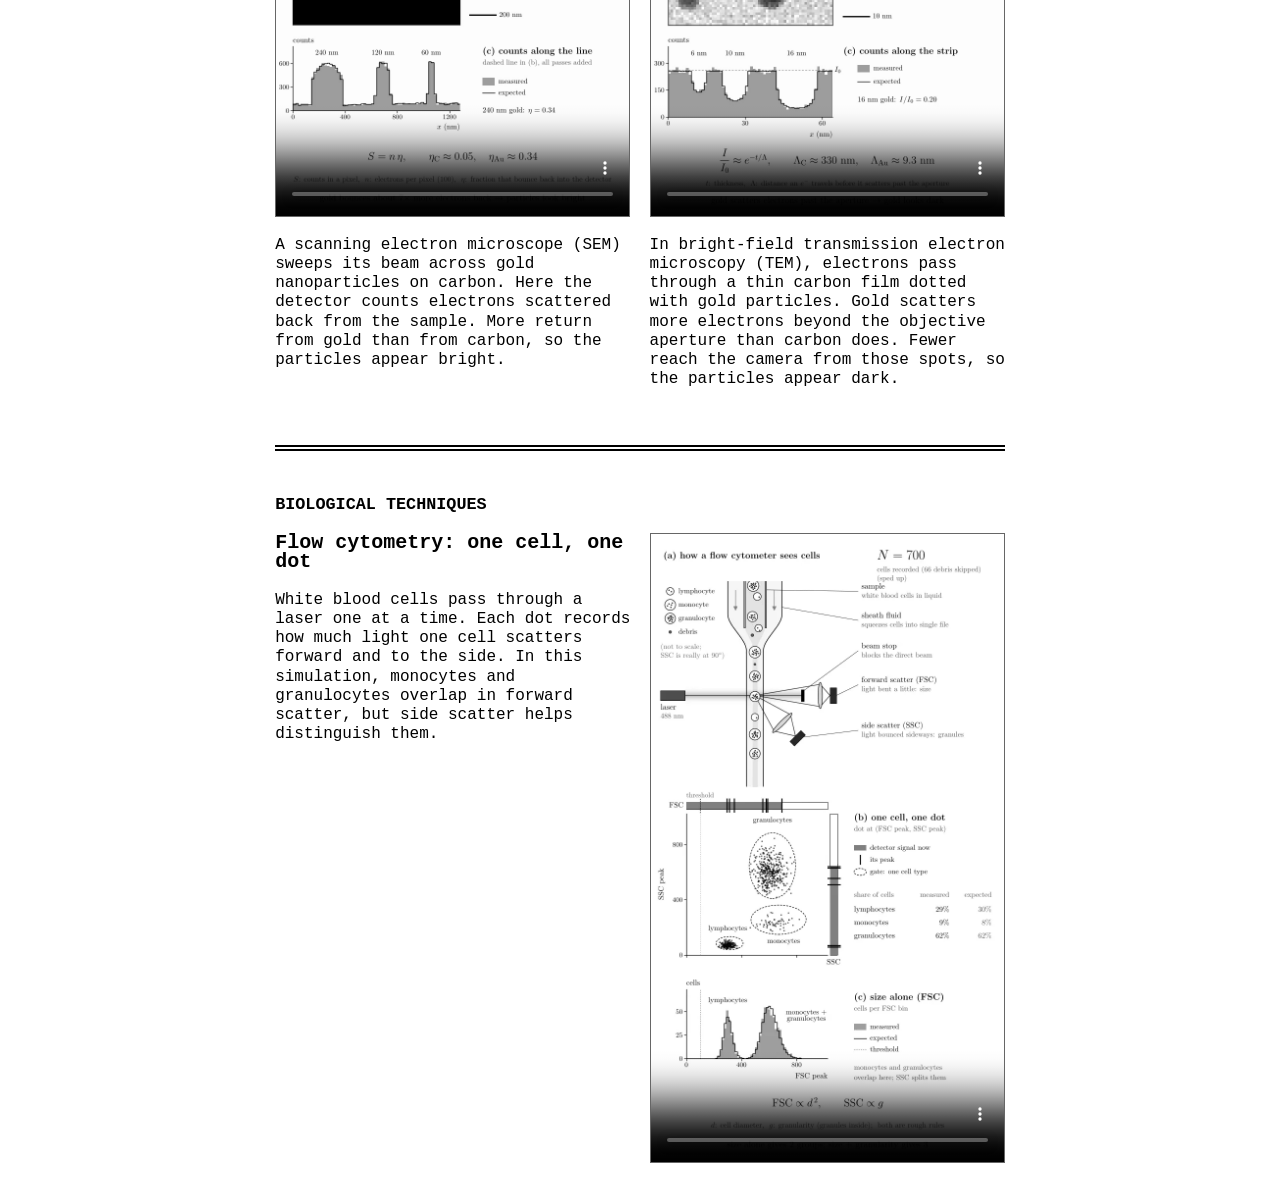
==== commit 30ad462c: "Remove the time-lapse microscopy note from the gallery" ====
--- a/animations/index.html
+++ b/animations/index.html
@@ -63,8 +63,6 @@
           <a href="flow_cytometry_zerokun.mp4">Watch the flow cytometry animation (MP4)</a>
         </video>
       </div>
-      <h3>Time-lapse fluorescence microscopy</h3>
-      <p>The <a href="../index.html#crappy-softwares-imaging-analysis-and-simulators">CytotoxicVision recording</a> follows a natural killer cell and its target. The traces beside the images show the target’s Calcein Green AM signal falling as its TO-PRO-3 signal rises. Dr Cathal Hosty provided the recording.</p>
     </section>
   </main>
 </body>
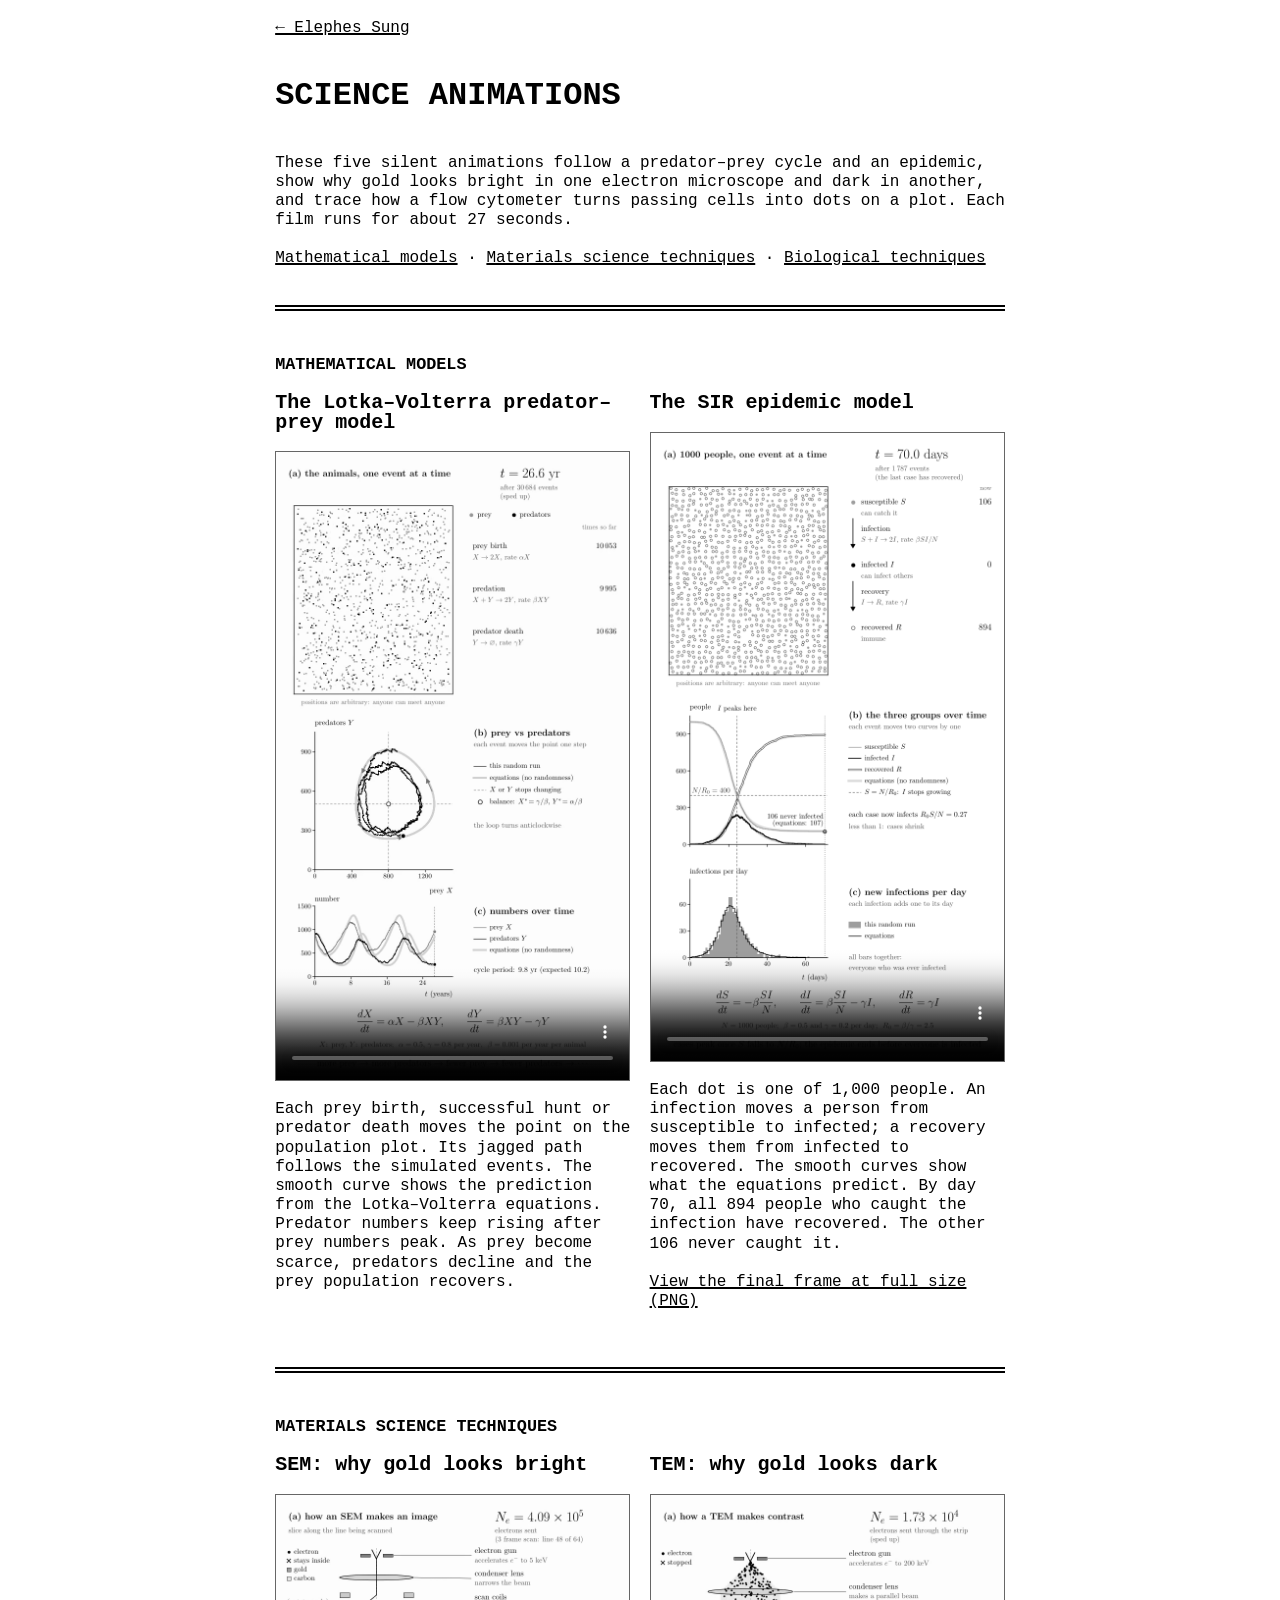
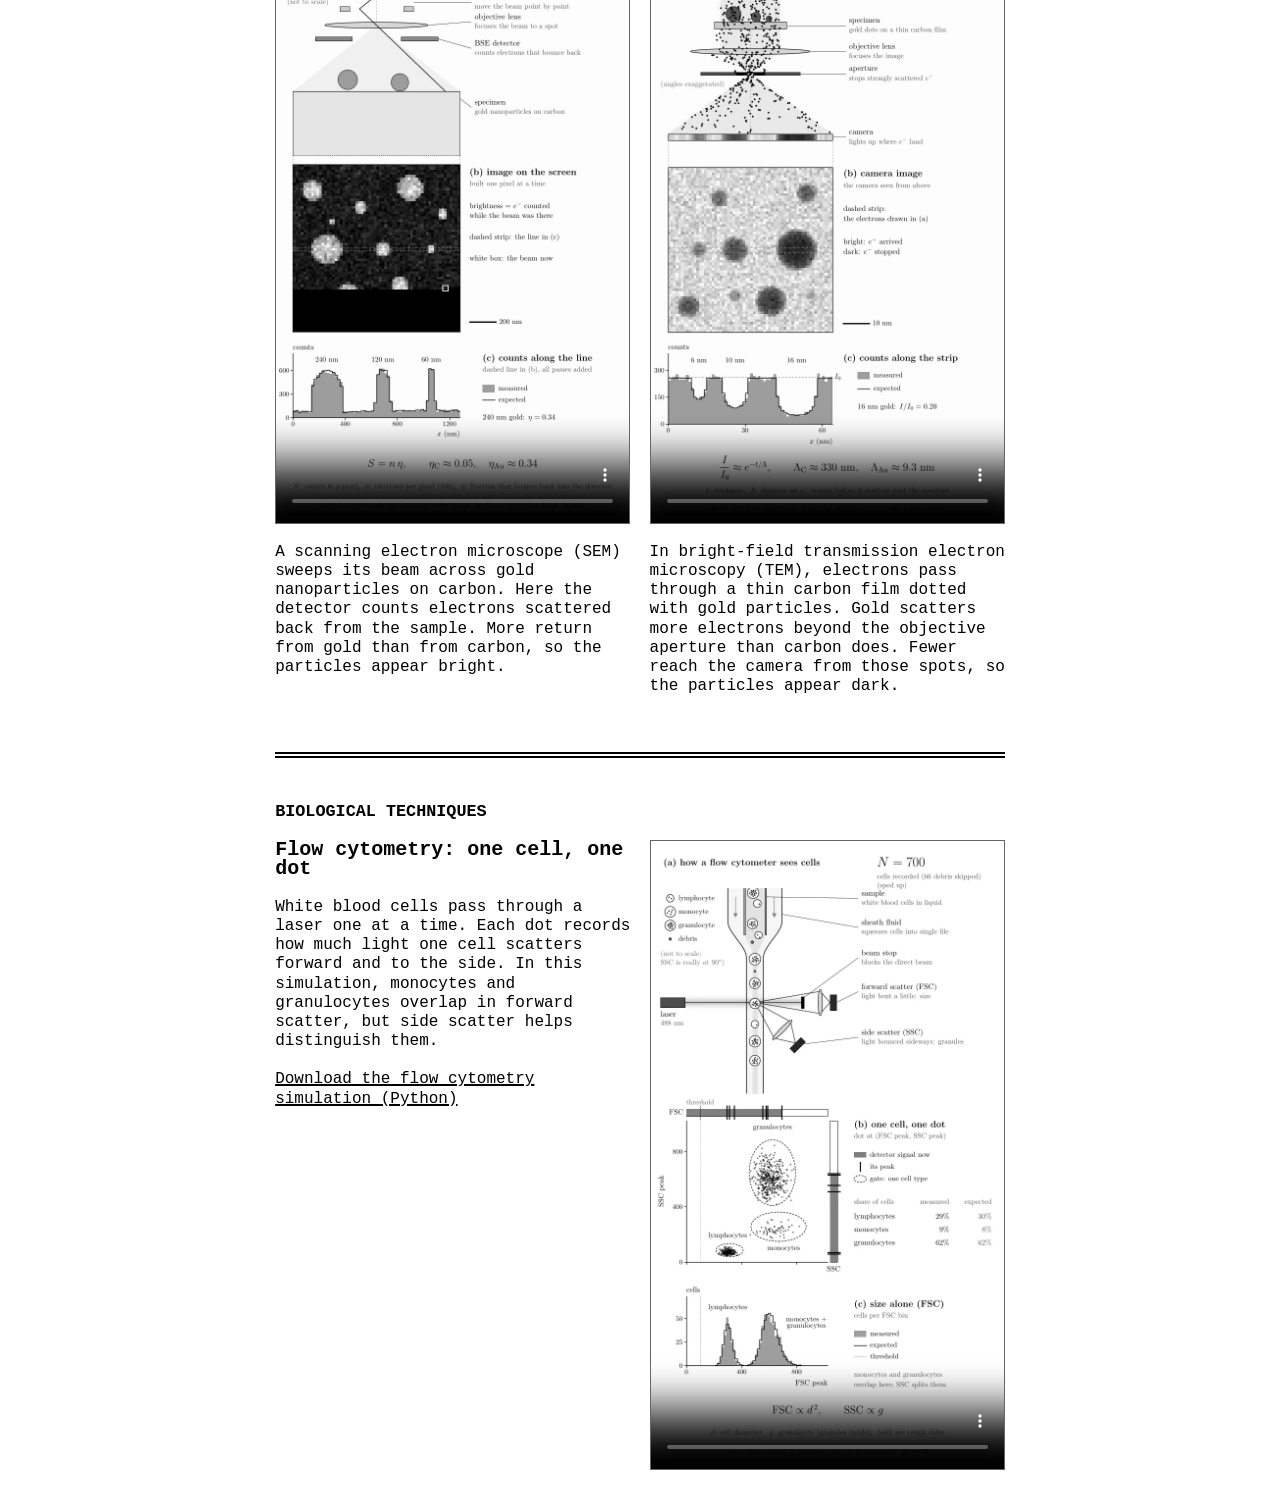
==== commit 6519afde: "Add the SIR epidemic animation and flow cytometry source" ====
--- a/animations/index.html
+++ b/animations/index.html
@@ -3,7 +3,7 @@
 <head>
   <meta charset="utf-8">
   <meta name="viewport" content="width=device-width, initial-scale=1">
-  <meta name="description" content="Short science animations by Elephes Sung on predator–prey cycles, electron microscopy and flow cytometry.">
+  <meta name="description" content="Short science animations by Elephes Sung on predator–prey cycles, epidemics, electron microscopy and flow cytometry.">
   <title>Science animations · Elephes Sung</title>
   <link rel="stylesheet" href="../src/reset.css">
   <link rel="stylesheet" href="../src/index.css">
@@ -13,7 +13,7 @@
   <main class="science-animations">
     <header>
       <h1>Science animations</h1>
-      <p>These four silent animations follow a predator–prey cycle, show why gold looks bright in one electron microscope and dark in another, and trace how a flow cytometer turns passing cells into dots on a plot. Each film runs for 27 seconds.</p>
+      <p>These five silent animations follow a predator–prey cycle and an epidemic, show why gold looks bright in one electron microscope and dark in another, and trace how a flow cytometer turns passing cells into dots on a plot. Each film runs for about 27 seconds.</p>
       <nav aria-label="Animation topics">
         <a href="#lotka-volterra">Mathematical models</a> · <a href="#microscopy">Materials science techniques</a> · <a href="#biological-techniques">Biological techniques</a>
       </nav>
@@ -22,13 +22,21 @@
     <section aria-labelledby="lotka-volterra">
       <h2 id="lotka-volterra">Mathematical models</h2>
       <div class="project-gallery">
-        <div>
+        <article>
           <h3 id="populations">The Lotka–Volterra predator–prey model</h3>
+          <video class="project-asset" src="lotka_volterra_zerokun.mp4" poster="lotka-volterra.webp" width="720" height="1280" controls playsinline preload="none" aria-labelledby="populations" aria-describedby="populations-note">
+            <a href="lotka_volterra_zerokun.mp4">Watch the Lotka–Volterra animation (MP4)</a>
+          </video>
           <p id="populations-note">Each prey birth, successful hunt or predator death moves the point on the population plot. Its jagged path follows the simulated events. The smooth curve shows the prediction from the Lotka–Volterra equations. Predator numbers keep rising after prey numbers peak. As prey become scarce, predators decline and the prey population recovers.</p>
-        </div>
-        <video class="project-asset" src="lotka_volterra_zerokun.mp4" poster="lotka-volterra.webp" width="720" height="1280" controls playsinline preload="none" aria-labelledby="populations" aria-describedby="populations-note">
-          <a href="lotka_volterra_zerokun.mp4">Watch the Lotka–Volterra animation (MP4)</a>
-        </video>
+        </article>
+        <article>
+          <h3 id="sir-epidemic">The SIR epidemic model</h3>
+          <video class="project-asset" src="sir_epidemic_zerokun.mp4" poster="sir_epidemic_final_frame.png" width="720" height="1280" controls playsinline preload="none" aria-labelledby="sir-epidemic" aria-describedby="sir-epidemic-note">
+            <a href="sir_epidemic_zerokun.mp4">Watch the SIR epidemic animation (MP4)</a>
+          </video>
+          <p id="sir-epidemic-note">Each dot is one of 1,000 people. An infection moves a person from susceptible to infected; a recovery moves them from infected to recovered. The smooth curves show what the equations predict. By day 70, all 894 people who caught the infection have recovered. The other 106 never caught it.</p>
+          <p><a href="sir_epidemic_final_frame.png">View the final frame at full size (PNG)</a></p>
+        </article>
       </div>
     </section>
     <hr>
@@ -58,6 +66,7 @@
         <div>
           <h3 id="flow-cytometry">Flow cytometry: one cell, one dot</h3>
           <p id="flow-cytometry-note">White blood cells pass through a laser one at a time. Each dot records how much light one cell scatters forward and to the side. In this simulation, monocytes and granulocytes overlap in forward scatter, but side scatter helps distinguish them.</p>
+          <p><a href="flow_zerokun.py" download>Download the flow cytometry simulation (Python)</a></p>
         </div>
         <video class="project-asset" src="flow_cytometry_zerokun.mp4" poster="flow-cytometry.webp" width="720" height="1280" controls playsinline preload="none" aria-labelledby="flow-cytometry" aria-describedby="flow-cytometry-note">
           <a href="flow_cytometry_zerokun.mp4">Watch the flow cytometry animation (MP4)</a>
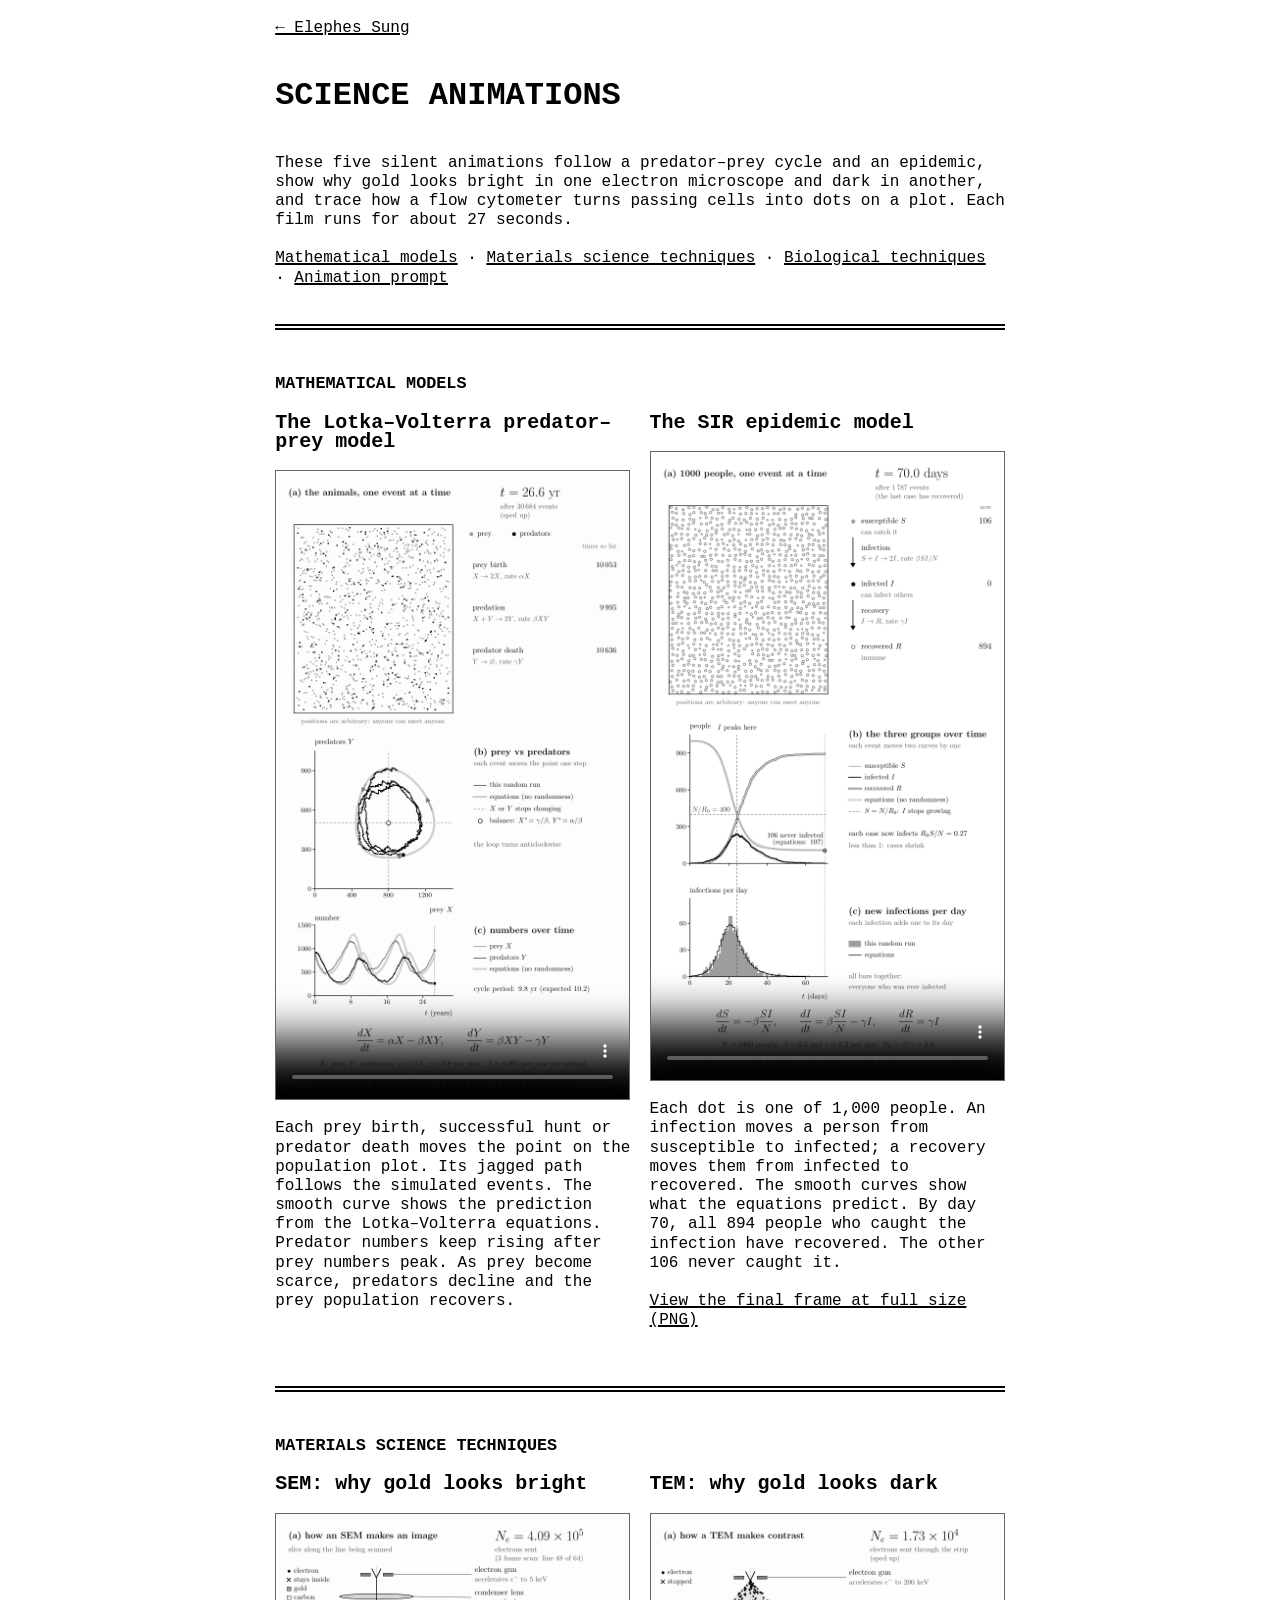
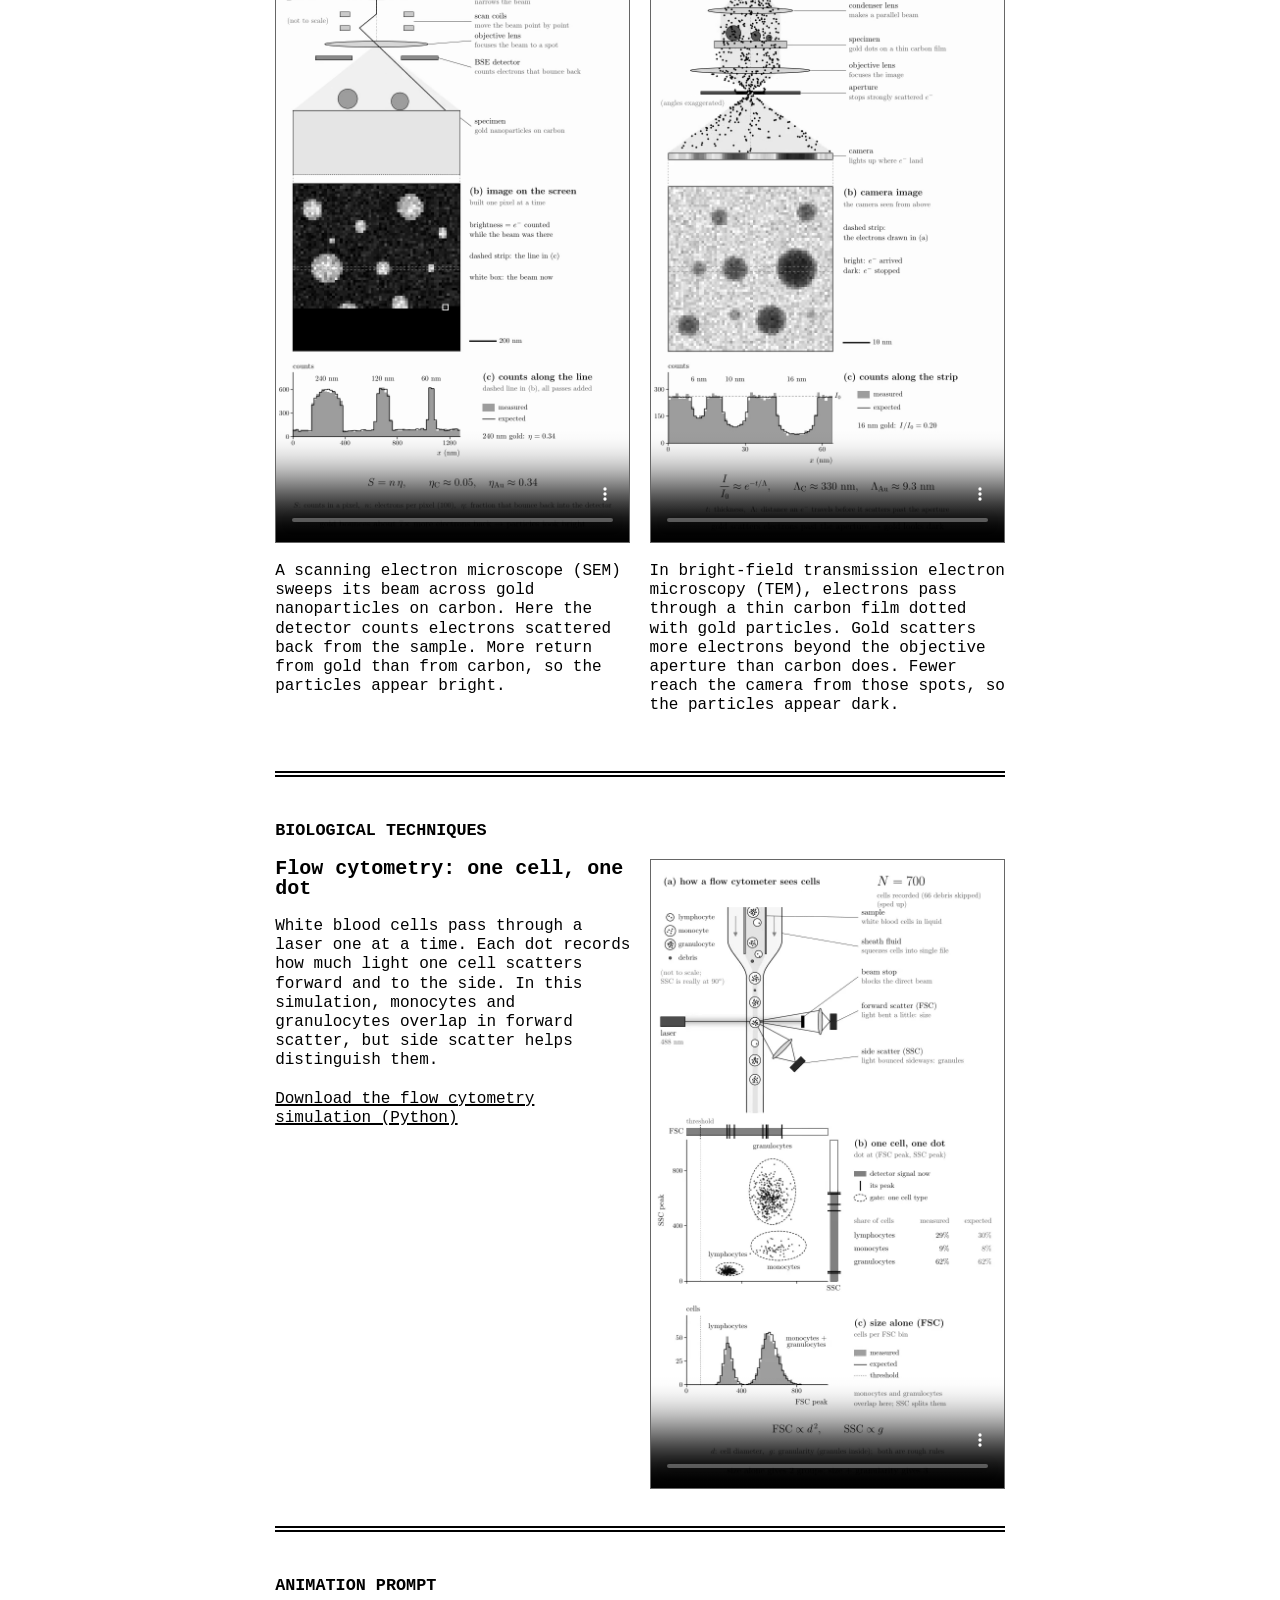
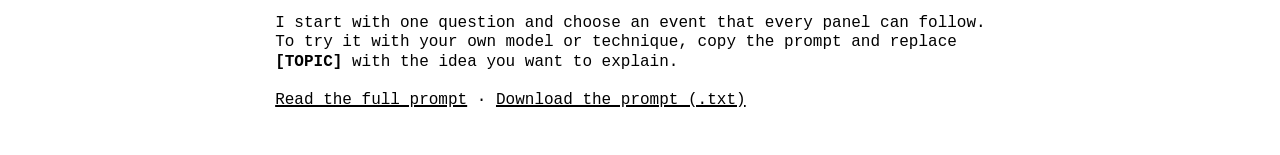
==== commit 953d7afb: "Share the reusable prompt on the science animation page" ====
--- a/animations/index.html
+++ b/animations/index.html
@@ -15,7 +15,7 @@
       <h1>Science animations</h1>
       <p>These five silent animations follow a predator–prey cycle and an epidemic, show why gold looks bright in one electron microscope and dark in another, and trace how a flow cytometer turns passing cells into dots on a plot. Each film runs for about 27 seconds.</p>
       <nav aria-label="Animation topics">
-        <a href="#lotka-volterra">Mathematical models</a> · <a href="#microscopy">Materials science techniques</a> · <a href="#biological-techniques">Biological techniques</a>
+        <a href="#lotka-volterra">Mathematical models</a> · <a href="#microscopy">Materials science techniques</a> · <a href="#biological-techniques">Biological techniques</a> · <a href="#animation-prompt">Animation prompt</a>
       </nav>
     </header>
     <hr>
@@ -73,6 +73,12 @@
         </video>
       </div>
     </section>
+    <hr>
+    <section aria-labelledby="animation-prompt">
+      <h2 id="animation-prompt">Animation prompt</h2>
+      <p>I start with one question and choose an event that every panel can follow. To try it with your own model or technique, copy the prompt and replace <code>[TOPIC]</code> with the idea you want to explain.</p>
+      <p><a href="science-animation-prompt.txt">Read the full prompt</a> · <a href="science-animation-prompt.txt" download>Download the prompt (.txt)</a></p>
+    </section>
   </main>
 </body>
 </html>
